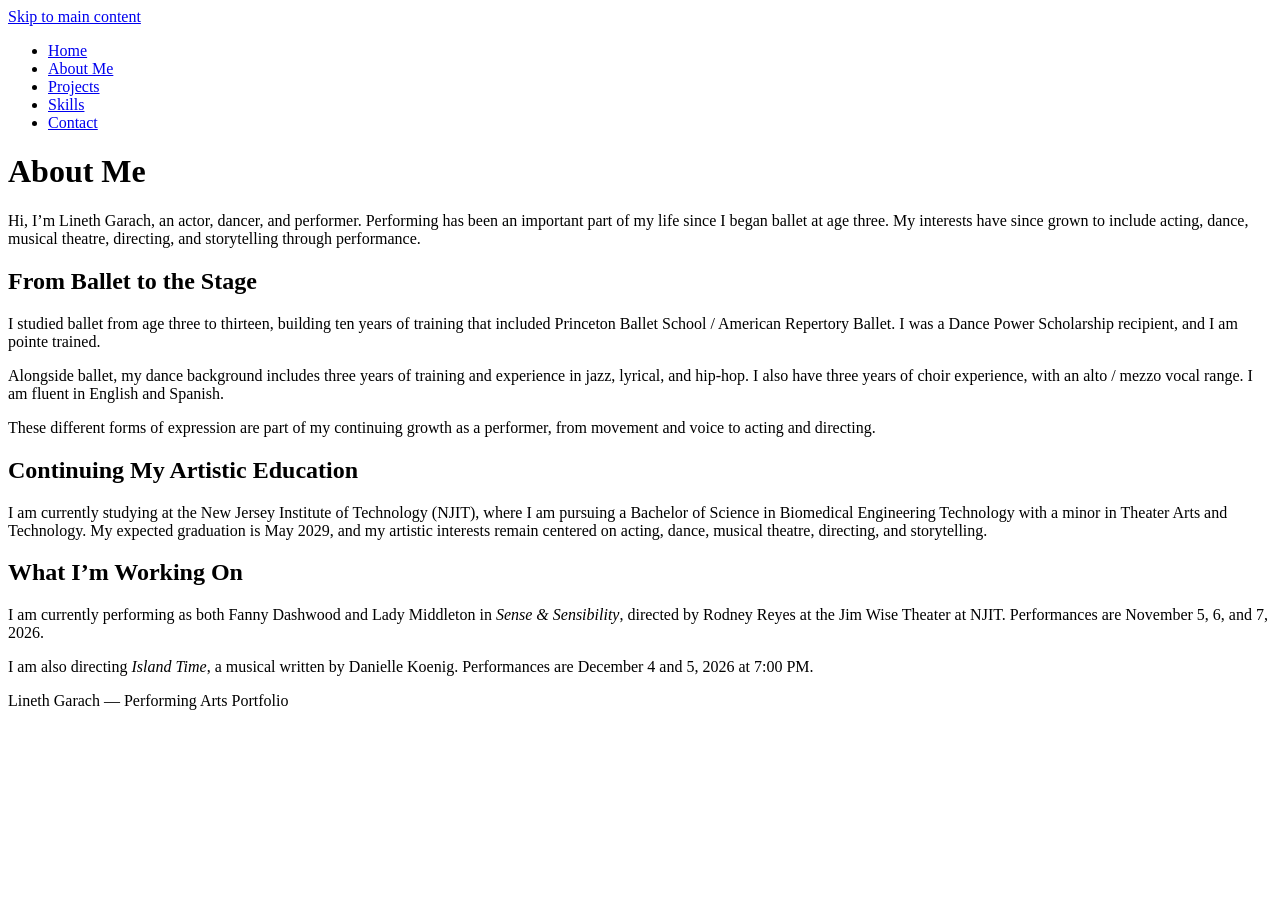
==== about.html @ 895b7573 "Add About Me page with performing arts background and current productions" ====
<!DOCTYPE html>
<html lang="en">
<head>
  <meta charset="UTF-8">
  <meta name="viewport" content="width=device-width, initial-scale=1.0">
  <meta name="description" content="Get to know Lineth Garach, an actor, dancer, and performer with a background in dance, voice, theater, and directing.">
  <title>About Me | Lineth Garach</title>
</head>
<body>
  <a href="#main-content">Skip to main content</a>

  <header>
    <nav aria-label="Main navigation">
      <ul>
        <li><a href="index.html">Home</a></li>
        <li><a href="about.html" aria-current="page">About Me</a></li>
        <li><a href="projects.html">Projects</a></li>
        <li><a href="skills.html">Skills</a></li>
        <li><a href="contact.html">Contact</a></li>
      </ul>
    </nav>
  </header>

  <main id="main-content" tabindex="-1">
    <h1>About Me</h1>
    <p>Hi, I’m Lineth Garach, an actor, dancer, and performer. Performing has been an important part of my life since I began ballet at age three. My interests have since grown to include acting, dance, musical theatre, directing, and storytelling through performance.</p>

    <section aria-labelledby="background-heading">
      <h2 id="background-heading">From Ballet to the Stage</h2>
      <p>I studied ballet from age three to thirteen, building ten years of training that included Princeton Ballet School / American Repertory Ballet. I was a Dance Power Scholarship recipient, and I am pointe trained.</p>
      <p>Alongside ballet, my dance background includes three years of training and experience in jazz, lyrical, and hip-hop. I also have three years of choir experience, with an alto / mezzo vocal range. I am fluent in English and Spanish.</p>
      <p>These different forms of expression are part of my continuing growth as a performer, from movement and voice to acting and directing.</p>
    </section>

    <section aria-labelledby="education-heading">
      <h2 id="education-heading">Continuing My Artistic Education</h2>
      <p>I am currently studying at the New Jersey Institute of Technology (NJIT), where I am pursuing a Bachelor of Science in Biomedical Engineering Technology with a minor in Theater Arts and Technology. My expected graduation is May 2029, and my artistic interests remain centered on acting, dance, musical theatre, directing, and storytelling.</p>
    </section>

    <section aria-labelledby="current-work-heading">
      <h2 id="current-work-heading">What I’m Working On</h2>
      <p>I am currently performing as both Fanny Dashwood and Lady Middleton in <cite>Sense &amp; Sensibility</cite>, directed by Rodney Reyes at the Jim Wise Theater at NJIT. Performances are <time datetime="2026-11-05">November 5</time>, <time datetime="2026-11-06">6</time>, and <time datetime="2026-11-07">7, 2026</time>.</p>
      <p>I am also directing <cite>Island Time</cite>, a musical written by Danielle Koenig. Performances are <time datetime="2026-12-04T19:00">December 4</time> and <time datetime="2026-12-05T19:00">5, 2026</time> at 7:00 PM.</p>
    </section>
  </main>

  <footer>
    <p>Lineth Garach — Performing Arts Portfolio</p>
  </footer>
</body>
</html>
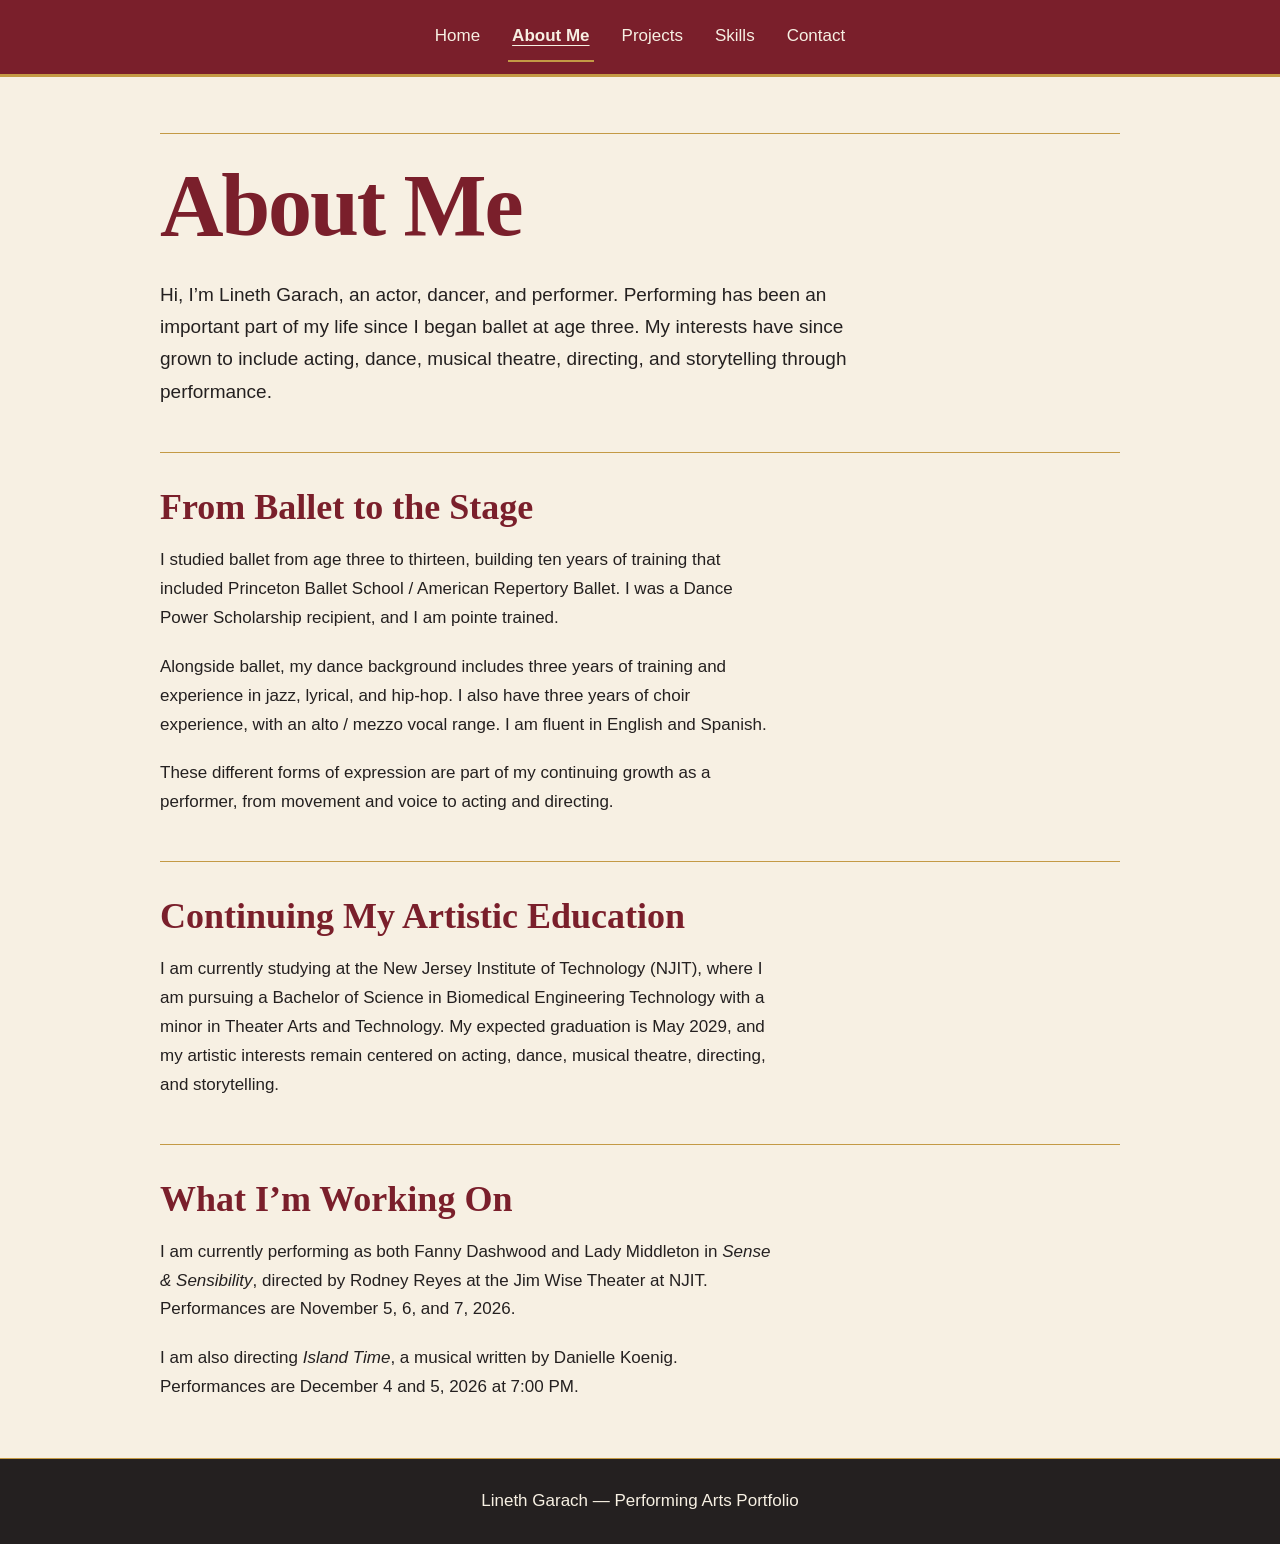
==== commit 77753bdf: "Add shared responsive theatrical styling across portfolio pages" ====
--- a/about.html
+++ b/about.html
@@ -5,6 +5,7 @@
   <meta name="viewport" content="width=device-width, initial-scale=1.0">
   <meta name="description" content="Get to know Lineth Garach, an actor, dancer, and performer with a background in dance, voice, theater, and directing.">
   <title>About Me | Lineth Garach</title>
+  <link rel="stylesheet" href="styles.css">
 </head>
 <body>
   <a href="#main-content">Skip to main content</a>
--- a/styles.css
+++ b/styles.css
@@ -0,0 +1,309 @@
+:root {
+  --cream: #F7F0E3;
+  --burgundy: #7A1F2B;
+  --gold: #C49A45;
+  --charcoal: #242020;
+  --heading-font: "Playfair Display", "Baskerville", "Palatino Linotype", Georgia, serif;
+}
+
+* {
+  box-sizing: border-box;
+}
+
+body {
+  margin: 0;
+  background: var(--cream);
+  color: var(--charcoal);
+  font-family: Arial, Helvetica, sans-serif;
+  font-size: 1.0625rem;
+  line-height: 1.7;
+  overflow-wrap: break-word;
+}
+
+a {
+  color: var(--burgundy);
+  text-underline-offset: 0.25em;
+}
+
+a:hover {
+  text-decoration-thickness: 0.15em;
+}
+
+:focus,
+:focus-visible {
+  outline: 3px solid var(--burgundy);
+  outline-offset: 4px;
+}
+
+body > a[href="#main-content"] {
+  position: absolute;
+  top: 0.75rem;
+  left: 1rem;
+  z-index: 10;
+  padding: 0.75rem 1rem;
+  transform: translateY(calc(-100% - 1.5rem));
+  background: var(--cream);
+  color: var(--burgundy);
+  font-weight: 700;
+}
+
+body > a[href="#main-content"]:focus {
+  transform: translateY(0);
+}
+
+body > header {
+  background: var(--burgundy);
+  border-bottom: 3px solid var(--gold);
+}
+
+nav {
+  max-width: 68rem;
+  margin-inline: auto;
+  padding: 0.75rem 1.5rem;
+}
+
+nav ul {
+  display: flex;
+  flex-wrap: wrap;
+  justify-content: center;
+  gap: 0.25rem 1.5rem;
+  margin: 0;
+  padding: 0;
+  list-style: none;
+}
+
+nav a {
+  display: block;
+  padding: 0.6rem 0.25rem;
+  border-bottom: 2px solid transparent;
+  color: var(--cream);
+  text-decoration: none;
+}
+
+nav a:hover {
+  border-bottom-color: var(--gold);
+  text-decoration: underline;
+}
+
+nav a[aria-current="page"] {
+  border-bottom-color: var(--gold);
+  font-weight: 700;
+  text-decoration: underline;
+}
+
+nav a:focus,
+nav a:focus-visible {
+  outline-color: var(--cream);
+}
+
+main {
+  width: min(100% - 3rem, 60rem);
+  min-height: 70vh;
+  margin: 3.5rem auto;
+  padding-top: 1.5rem;
+  border-top: 1px solid var(--gold);
+}
+
+h1,
+h2 {
+  color: var(--burgundy);
+  font-family: var(--heading-font);
+  font-weight: 700;
+  text-wrap: balance;
+}
+
+h1 {
+  margin: 0 0 1.5rem;
+  font-size: clamp(2.75rem, 7vw, 5.5rem);
+  line-height: 1.1;
+  letter-spacing: -0.025em;
+}
+
+h2 {
+  margin: 0 0 1rem;
+  font-size: clamp(1.65rem, 3vw, 2.25rem);
+  line-height: 1.25;
+}
+
+p {
+  max-width: 65ch;
+  margin: 0 0 1.25rem;
+}
+
+main > p:first-of-type {
+  font-size: 1.1875rem;
+}
+
+main > section,
+main > article {
+  margin-top: 2.75rem;
+  padding-top: 2rem;
+  border-top: 1px solid var(--gold);
+}
+
+/* The Home page's existing introduction identifies its opening layout. */
+.home-main {
+  padding-block: 3rem;
+  text-align: center;
+}
+
+.home-main h1 {
+  font-size: clamp(3.25rem, 9vw, 7rem);
+}
+
+.home-main p {
+  margin-inline: auto;
+}
+
+.home-main > p {
+  color: var(--burgundy);
+  font-weight: 700;
+  letter-spacing: 0.04em;
+}
+
+article {
+  padding-inline-start: 1.5rem;
+  border-inline-start: 3px solid var(--burgundy);
+}
+
+h2 cite {
+  font-style: normal;
+}
+
+dl {
+  display: grid;
+  grid-template-columns: minmax(8rem, 10rem) minmax(0, 1fr);
+  gap: 0.6rem 1.5rem;
+  margin: 1.5rem 0 0;
+}
+
+dt {
+  color: var(--burgundy);
+  font-weight: 700;
+}
+
+dd {
+  margin: 0;
+}
+
+section ul {
+  max-width: 65ch;
+  margin: 0;
+  padding-inline-start: 1.5rem;
+  list-style-type: square;
+}
+
+section li {
+  padding-inline-start: 0.4rem;
+  margin-bottom: 0.65rem;
+}
+
+section li::marker {
+  color: var(--burgundy);
+}
+
+#form-note {
+  padding-inline-start: 1rem;
+  border-inline-start: 3px solid var(--gold);
+}
+
+form {
+  max-width: 40rem;
+  margin-top: 2rem;
+}
+
+label {
+  display: block;
+  margin-bottom: 0.4rem;
+  font-weight: 700;
+}
+
+input,
+textarea {
+  display: block;
+  width: 100%;
+  min-width: 0;
+  padding: 0.75rem;
+  border: 1px solid var(--charcoal);
+  border-radius: 0;
+  background: var(--cream);
+  color: var(--charcoal);
+  font: inherit;
+}
+
+textarea {
+  resize: vertical;
+  min-height: 10rem;
+}
+
+button {
+  min-height: 3rem;
+  padding: 0.75rem 1.5rem;
+  border: 2px solid var(--burgundy);
+  background: var(--burgundy);
+  color: var(--cream);
+  font: inherit;
+  font-weight: 700;
+  cursor: pointer;
+}
+
+button:hover {
+  border-color: var(--charcoal);
+  background: var(--charcoal);
+  text-decoration: underline;
+  text-underline-offset: 0.25em;
+}
+
+body > footer {
+  padding: 1.75rem 1.5rem;
+  border-top: 1px solid var(--gold);
+  background: var(--charcoal);
+  color: var(--cream);
+  text-align: center;
+}
+
+footer p {
+  margin: 0 auto;
+}
+
+@media (max-width: 40rem) {
+  nav {
+    padding-inline: 1rem;
+  }
+
+  nav ul {
+    gap: 0.25rem 1rem;
+  }
+
+  main {
+    width: calc(100% - 2rem);
+    margin-block: 2rem;
+  }
+
+  .home-main {
+    padding-block: 1.5rem;
+  }
+
+  main > section,
+  main > article {
+    margin-top: 2rem;
+    padding-top: 1.5rem;
+  }
+
+  article {
+    padding-inline-start: 1rem;
+  }
+
+  dl {
+    grid-template-columns: minmax(0, 1fr);
+    gap: 0.2rem;
+  }
+
+  dd + dt {
+    margin-top: 0.75rem;
+  }
+
+  button {
+    width: 100%;
+  }
+}
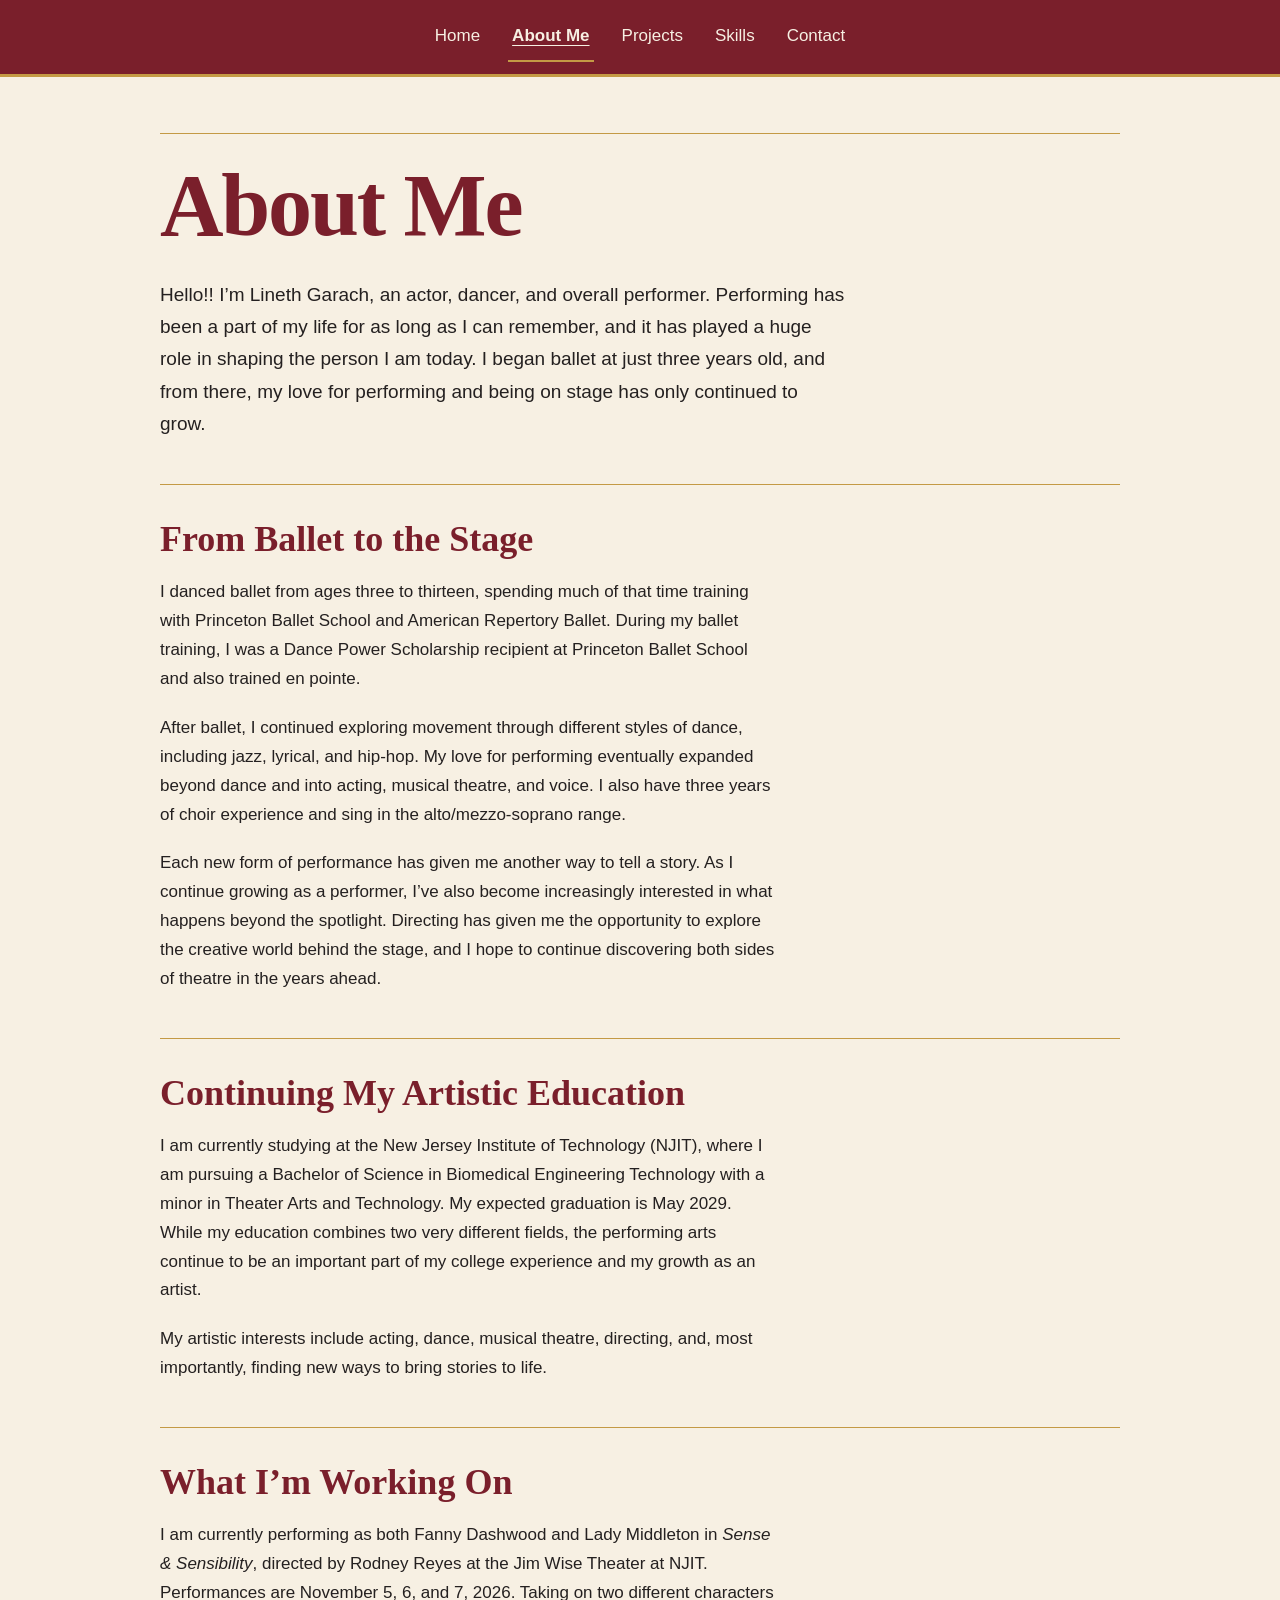
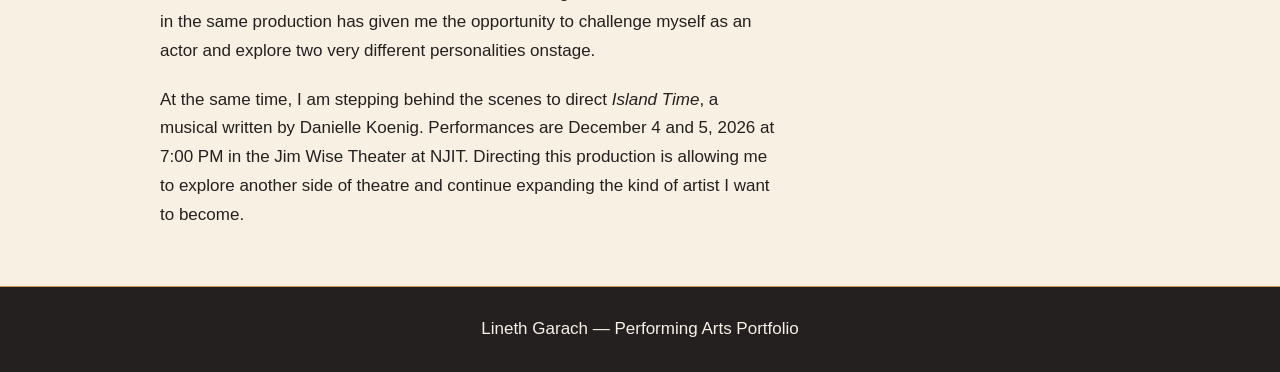
==== commit 8c1300f2: "Rewrite About page with personal performance story" ====
--- a/about.html
+++ b/about.html
@@ -6,13 +6,15 @@
   <meta name="description" content="Get to know Lineth Garach, an actor, dancer, and performer with a background in dance, voice, theater, and directing.">
   <title>About Me | Lineth Garach</title>
   <link rel="stylesheet" href="styles.css">
+  <script src="script.js" defer></script>
 </head>
 <body>
   <a href="#main-content">Skip to main content</a>
 
   <header>
     <nav aria-label="Main navigation">
-      <ul>
+      <button type="button" class="menu-toggle" aria-expanded="false" aria-controls="navigation-links" hidden>Menu</button>
+      <ul id="navigation-links">
         <li><a href="index.html">Home</a></li>
         <li><a href="about.html" aria-current="page">About Me</a></li>
         <li><a href="projects.html">Projects</a></li>
@@ -24,24 +26,25 @@
 
   <main id="main-content" tabindex="-1">
     <h1>About Me</h1>
-    <p>Hi, I’m Lineth Garach, an actor, dancer, and performer. Performing has been an important part of my life since I began ballet at age three. My interests have since grown to include acting, dance, musical theatre, directing, and storytelling through performance.</p>
+    <p>Hello!! I’m Lineth Garach, an actor, dancer, and overall performer. Performing has been a part of my life for as long as I can remember, and it has played a huge role in shaping the person I am today. I began ballet at just three years old, and from there, my love for performing and being on stage has only continued to grow.</p>
 
     <section aria-labelledby="background-heading">
       <h2 id="background-heading">From Ballet to the Stage</h2>
-      <p>I studied ballet from age three to thirteen, building ten years of training that included Princeton Ballet School / American Repertory Ballet. I was a Dance Power Scholarship recipient, and I am pointe trained.</p>
-      <p>Alongside ballet, my dance background includes three years of training and experience in jazz, lyrical, and hip-hop. I also have three years of choir experience, with an alto / mezzo vocal range. I am fluent in English and Spanish.</p>
-      <p>These different forms of expression are part of my continuing growth as a performer, from movement and voice to acting and directing.</p>
+      <p>I danced ballet from ages three to thirteen, spending much of that time training with Princeton Ballet School and American Repertory Ballet. During my ballet training, I was a Dance Power Scholarship recipient at Princeton Ballet School and also trained en pointe.</p>
+      <p>After ballet, I continued exploring movement through different styles of dance, including jazz, lyrical, and hip-hop. My love for performing eventually expanded beyond dance and into acting, musical theatre, and voice. I also have three years of choir experience and sing in the alto/mezzo-soprano range.</p>
+      <p>Each new form of performance has given me another way to tell a story. As I continue growing as a performer, I’ve also become increasingly interested in what happens beyond the spotlight. Directing has given me the opportunity to explore the creative world behind the stage, and I hope to continue discovering both sides of theatre in the years ahead.</p>
     </section>
 
     <section aria-labelledby="education-heading">
       <h2 id="education-heading">Continuing My Artistic Education</h2>
-      <p>I am currently studying at the New Jersey Institute of Technology (NJIT), where I am pursuing a Bachelor of Science in Biomedical Engineering Technology with a minor in Theater Arts and Technology. My expected graduation is May 2029, and my artistic interests remain centered on acting, dance, musical theatre, directing, and storytelling.</p>
+      <p>I am currently studying at the New Jersey Institute of Technology (NJIT), where I am pursuing a Bachelor of Science in Biomedical Engineering Technology with a minor in Theater Arts and Technology. My expected graduation is May 2029. While my education combines two very different fields, the performing arts continue to be an important part of my college experience and my growth as an artist.</p>
+      <p>My artistic interests include acting, dance, musical theatre, directing, and, most importantly, finding new ways to bring stories to life.</p>
     </section>
 
     <section aria-labelledby="current-work-heading">
       <h2 id="current-work-heading">What I’m Working On</h2>
-      <p>I am currently performing as both Fanny Dashwood and Lady Middleton in <cite>Sense &amp; Sensibility</cite>, directed by Rodney Reyes at the Jim Wise Theater at NJIT. Performances are <time datetime="2026-11-05">November 5</time>, <time datetime="2026-11-06">6</time>, and <time datetime="2026-11-07">7, 2026</time>.</p>
-      <p>I am also directing <cite>Island Time</cite>, a musical written by Danielle Koenig. Performances are <time datetime="2026-12-04T19:00">December 4</time> and <time datetime="2026-12-05T19:00">5, 2026</time> at 7:00 PM.</p>
+      <p>I am currently performing as both Fanny Dashwood and Lady Middleton in <cite>Sense &amp; Sensibility</cite>, directed by Rodney Reyes at the Jim Wise Theater at NJIT. Performances are <time datetime="2026-11-05">November 5</time>, <time datetime="2026-11-06">6</time>, and <time datetime="2026-11-07">7, 2026</time>. Taking on two different characters in the same production has given me the opportunity to challenge myself as an actor and explore two very different personalities onstage.</p>
+      <p>At the same time, I am stepping behind the scenes to direct <cite>Island Time</cite>, a musical written by Danielle Koenig. Performances are <time datetime="2026-12-04T19:00">December 4</time> and <time datetime="2026-12-05T19:00">5, 2026</time> at 7:00 PM in the Jim Wise Theater at NJIT. Directing this production is allowing me to explore another side of theatre and continue expanding the kind of artist I want to become.</p>
     </section>
   </main>
 
--- a/styles.css
+++ b/styles.css
@@ -96,6 +96,20 @@
   outline-color: var(--cream);
 }
 
+.menu-toggle {
+  display: none;
+  border-color: var(--gold);
+}
+
+.menu-toggle:focus,
+.menu-toggle:focus-visible {
+  outline-color: var(--cream);
+}
+
+#navigation-links[hidden] {
+  display: none;
+}
+
 main {
   width: min(100% - 3rem, 60rem);
   min-height: 70vh;
@@ -141,24 +155,108 @@
   border-top: 1px solid var(--gold);
 }
 
-/* The Home page's existing introduction identifies its opening layout. */
+/* Framed performer introduction. */
 .home-main {
-  padding-block: 3rem;
+  width: min(100% - 3rem, 72rem);
+  padding-block: 2.5rem;
+  border-bottom: 1px solid var(--gold);
+}
+
+.home-hero {
+  display: grid;
+  grid-template-columns: minmax(0, 1.1fr) minmax(0, 1fr);
+  align-items: center;
+  gap: clamp(2rem, 4vw, 4rem);
+}
+
+.home-main h1 {
+  max-width: 8ch;
+  font-size: clamp(3.25rem, 6vw, 6rem);
+}
+
+.home-introduction section {
+  margin-top: 2rem;
+  padding-top: 1.5rem;
+  border-top: 3px double var(--gold);
+}
+
+.performer-subtitle {
+  color: var(--burgundy);
+  font-weight: 700;
+  letter-spacing: 0.04em;
+}
+
+.headshot-frame,
+.production-photo {
+  min-width: 0;
+  padding: 0.5rem;
+  border: 1px solid var(--gold);
+  background: var(--burgundy);
+}
+
+.headshot-frame {
+  padding: 0.75rem;
+  border: 4px double var(--gold);
+}
+
+.headshot-frame img,
+.production-photo img {
+  display: block;
+  width: 100%;
+  height: auto;
+}
+
+.production-entry {
+  display: grid;
+  grid-template-columns: minmax(0, 1fr) minmax(0, 1fr);
+  align-items: center;
+  gap: 2rem;
+  padding-inline-start: 0;
+  border-inline-start: 0;
+}
+
+.production-entry:nth-of-type(even) .production-photo {
+  grid-column: 2;
+  grid-row: 1;
+}
+
+.production-entry:nth-of-type(even) .production-details {
+  grid-column: 1;
+  grid-row: 1;
+}
+
+.production-details {
+  min-width: 0;
+}
+
+.production-details h2 {
+  padding-bottom: 0.75rem;
+  border-bottom: 3px double var(--gold);
+}
+
+.production-details dl {
+  grid-template-columns: minmax(0, 8rem) minmax(0, 1fr);
+  column-gap: 1rem;
+}
+
+.production-placeholder {
+  display: grid;
+  place-items: center;
+  min-width: 0;
+  min-height: 16rem;
+  aspect-ratio: 4 / 3;
+  padding: 1.5rem;
+  border: 4px double var(--gold);
+  background: var(--burgundy);
+  color: var(--cream);
   text-align: center;
 }
 
-.home-main h1 {
-  font-size: clamp(3.25rem, 9vw, 7rem);
-}
-
-.home-main p {
-  margin-inline: auto;
-}
-
-.home-main > p {
-  color: var(--burgundy);
-  font-weight: 700;
-  letter-spacing: 0.04em;
+.production-placeholder p {
+  margin: 0;
+  font-family: var(--heading-font);
+  font-size: 1.75rem;
+  line-height: 1.3;
 }
 
 article {
@@ -254,6 +352,26 @@
   text-underline-offset: 0.25em;
 }
 
+.field-error:not([hidden]) {
+  display: block;
+  margin-top: 0.4rem;
+  color: var(--burgundy);
+  font-weight: 700;
+}
+
+input[aria-invalid="true"],
+textarea[aria-invalid="true"] {
+  border: 2px solid var(--burgundy);
+}
+
+.form-status:not(:empty) {
+  margin-top: 1.25rem;
+  padding: 1rem;
+  border-inline-start: 3px solid var(--burgundy);
+  color: var(--charcoal);
+  font-weight: 700;
+}
+
 body > footer {
   padding: 1.75rem 1.5rem;
   border-top: 1px solid var(--gold);
@@ -273,6 +391,16 @@
 
   nav ul {
     gap: 0.25rem 1rem;
+    flex-direction: column;
+    margin-top: 0.5rem;
+  }
+
+  .menu-toggle:not([hidden]) {
+    display: block;
+  }
+
+  nav a {
+    padding: 0.75rem;
   }
 
   main {
@@ -281,7 +409,30 @@
   }
 
   .home-main {
+    width: calc(100% - 2rem);
     padding-block: 1.5rem;
+  }
+
+  .home-hero,
+  .production-entry {
+    grid-template-columns: minmax(0, 1fr);
+    gap: 1.5rem;
+  }
+
+  .headshot-frame {
+    width: 100%;
+    max-width: 30rem;
+    justify-self: center;
+  }
+
+  .production-entry:nth-of-type(even) .production-photo,
+  .production-entry:nth-of-type(even) .production-details {
+    grid-column: auto;
+    grid-row: auto;
+  }
+
+  .production-details dl {
+    grid-template-columns: minmax(0, 1fr);
   }
 
   main > section,
